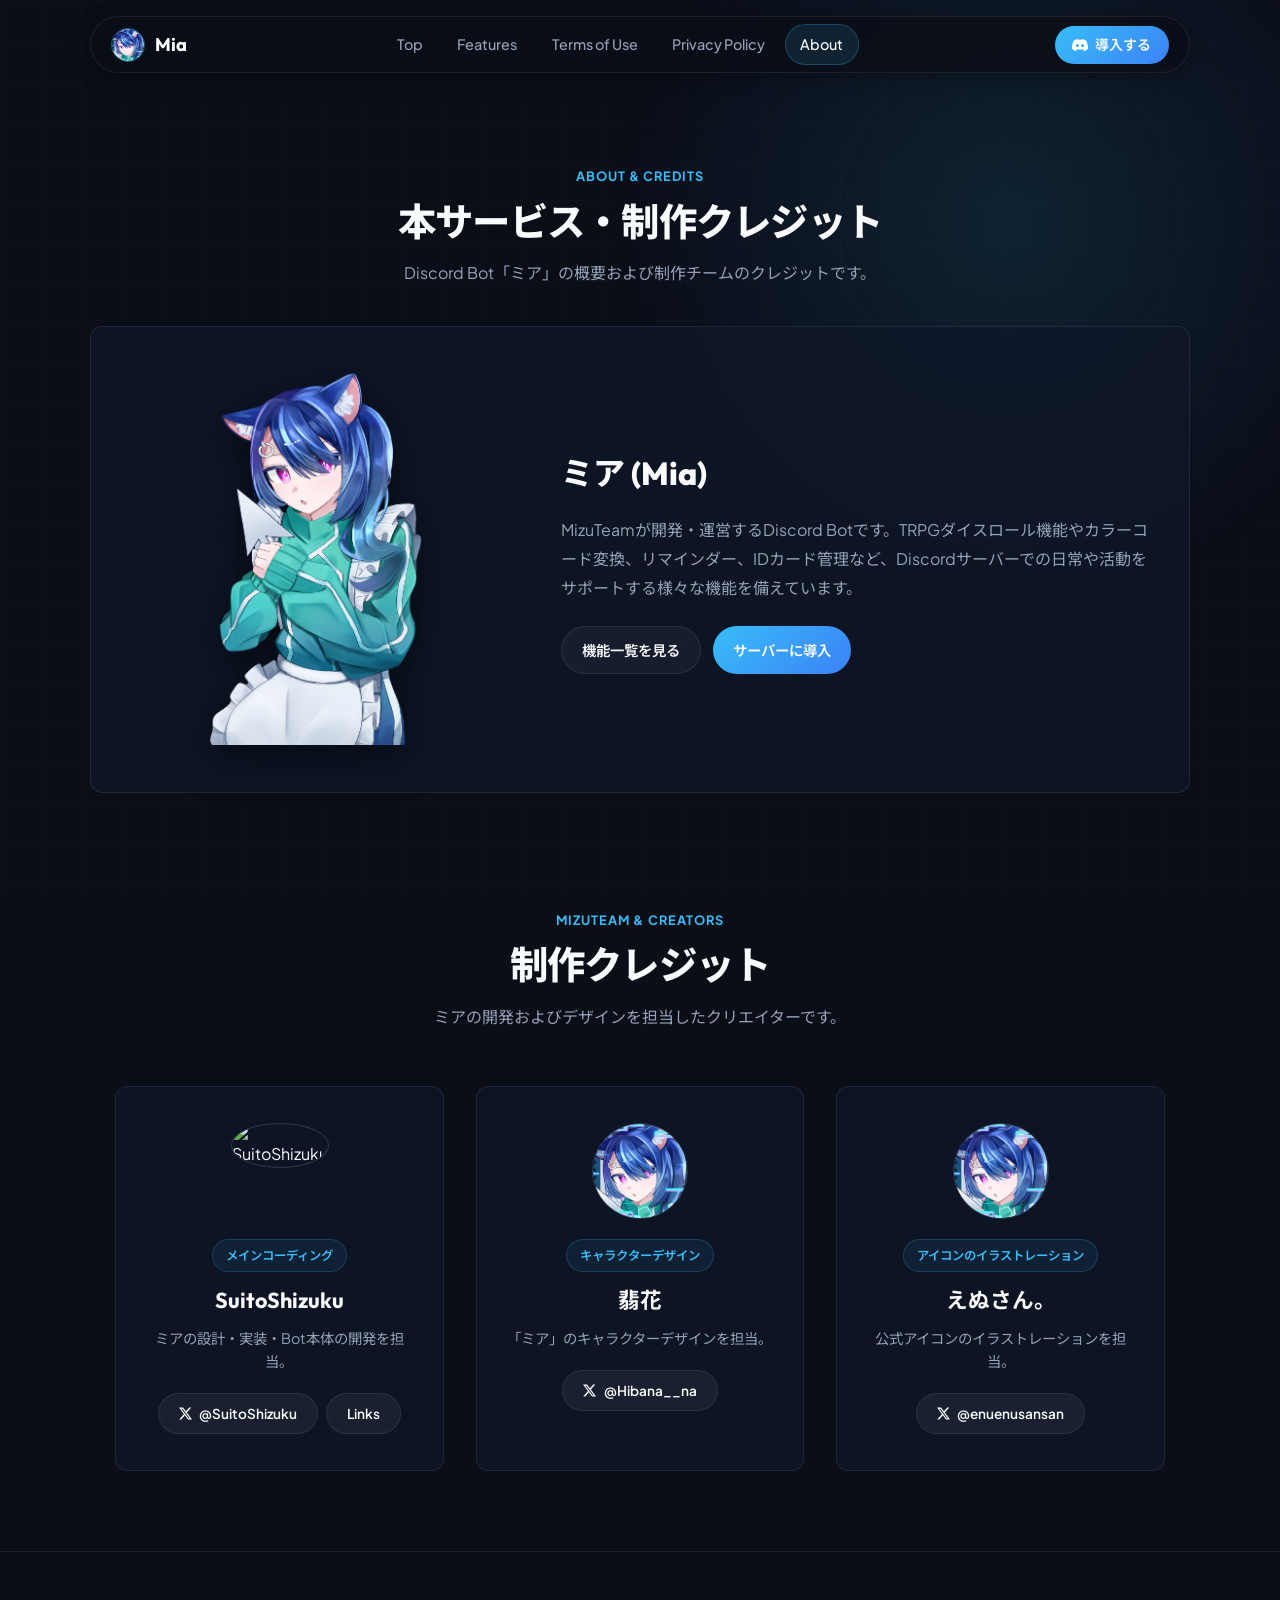
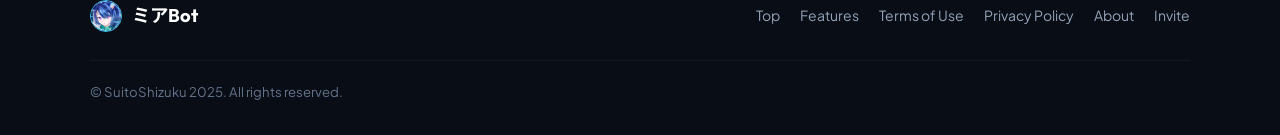
==== about.html @ dd0042a0 "v1.2" ====
<!DOCTYPE html>
<html lang="ja">
<!-- EDIT: Mia Official Site - About & Credits -->
<head>
    <meta charset="UTF-8">
    <meta name="viewport" content="width=device-width, initial-scale=1.0, user-scalable=no">
    <link rel="icon" href="assets/mia_icon.png" type="image/png">
    <title>ミア - 本サービスと制作クレジット</title>
    <meta name="description" content="Discord Bot「ミア」のプロジェクト概要、開発理念、制作チームおよびクレジット情報をご紹介します。">
    <meta name="author" content="Shizuku">
    <meta name="theme-color" content="#0a0e17">
    <meta http-equiv="Expires" content="0">
    <meta property="og:url" content="https://mia.suitomizu.com/about">
    <meta property="og:type" content="article">
    <meta property="og:title" content="ミアBot - 本サービスと制作クレジット">
    <meta property="og:description" content="Discord Bot「ミア」のプロジェクト概要、開発理念、制作チームおよびクレジット情報をご紹介します。">
    <meta property="og:site_name" content="Mia">
    <meta property="og:image" content="https://mia.suitomizu.com/assets/mia_icon.png">
    <meta property="og:image:width" content="512">
    <meta property="og:image:height" content="512">
    <meta name="twitter:card" content="summary">

    <!-- ADD: Discord Component Embed (PR #8606対応) -->
    <script id="discord:component-embed" type="application/json">
    {
      "component": {
        "type": 17,
        "accent_color": 1295639,
        "components": [
          {
            "type": 9,
            "components": [
              {
                "type": 10,
                "content": "# **[ミアBot - 制作クレジット](https://mia.suitomizu.com/about)**\nコード・設計 / SuitoShizuku\nキャラクターデザイン / 翡花\nアイコンイラスト / えぬさん。"
              }
            ],
            "accessory": {
              "type": 11,
              "media": { "url": "https://mia.suitomizu.com/assets/mia_icon.png" }
            }
          }
        ]
      }
    }
    </script>

    <!-- ADD: Google Fonts -->
    <link rel="preconnect" href="https://fonts.googleapis.com">
    <link rel="preconnect" href="https://fonts.gstatic.com" crossorigin>
    <link href="https://fonts.googleapis.com/css2?family=JetBrains+Mono:wght@400;600&family=Noto+Sans+JP:wght@400;500;700;800&family=Outfit:wght@600;700;800;900&family=Plus+Jakarta+Sans:wght@400;500;600;700&display=swap" rel="stylesheet">

    <!-- ADD: Stylesheet -->
    <link rel="stylesheet" href="style.css">
</head>

<body>
    <!-- ADD: Subtle Ambient Background -->
    <div class="ambient-bg">
        <div class="ambient-gradient"></div>
        <div class="grid-overlay"></div>
    </div>

    <!-- EDIT: Navigation Header -->
    <header class="header">
        <div class="header-container">
            <a href="./" class="nav-brand">
                <img src="assets/mia_icon.png" alt="ミア" class="nav-brand-icon">
                <span class="nav-brand-title">Mia</span>
            </a>
            <nav class="header-content">
                <a href="./" class="nav-link">Top</a>
                <a href="./features" class="nav-link">Features</a>
                <a href="./terms_of_use" class="nav-link">Terms of Use</a>
                <a href="./privacy_policy" class="nav-link">Privacy Policy</a>
                <a href="./about" class="nav-link active">About</a>
            </nav>
            <a href="https://mia.suitomizu.com/invite" target="_blank" rel="noopener noreferrer" class="nav-cta-btn">
                <svg xmlns="http://www.w3.org/2000/svg" fill="currentColor" viewBox="0 0 16 16">
                    <path d="M13.545 2.907a13.2 13.2 0 0 0-3.257-1.011.05.05 0 0 0-.052.025c-.141.25-.297.577-.406.833a12.2 12.2 0 0 0-3.658 0 8 8 0 0 0-.412-.833.05.05 0 0 0-.052-.025c-1.125.194-2.22.534-3.257 1.011a.04.04 0 0 0-.021.018C.356 6.024-.213 9.047.066 12.032q.003.022.021.037a13.3 13.3 0 0 0 3.995 2.02.05.05 0 0 0 .056-.019q.463-.63.818-1.329a.05.05 0 0 0-.01-.059l-.018-.011a9 9 0 0 1-1.248-.595.05.05 0 0 1-.02-.066l.015-.019q.127-.095.248-.195a.05.05 0 0 1 .051-.007c2.619 1.196 5.454 1.196 8.041 0a.05.05 0 0 1 .053.007q.121.1.248.195a.05.05 0 0 1-.004.085 8 8 0 0 1-1.249.594.05.05 0 0 0-.03.03.05.05 0 0 0 .003.041c.24.465.515.909.817 1.329a.05.05 0 0 0 .056.019 13.2 13.2 0 0 0 4.001-2.02.05.05 0 0 0 .021-.037c.334-3.451-.559-6.449-2.366-9.106a.03.03 0 0 0-.02-.019m-8.198 7.307c-.789 0-1.438-.724-1.438-1.612s.637-1.613 1.438-1.613c.807 0 1.45.73 1.438 1.613 0 .888-.637 1.612-1.438 1.612m5.316 0c-.788 0-1.438-.724-1.438-1.612s.637-1.613 1.438-1.613c.807 0 1.451.73 1.438 1.613 0 .888-.631 1.612-1.438 1.612" />
                </svg>
                <span>導入する</span>
            </a>
        </div>
    </header>

    <main>
        <!-- EDIT: Header Banner -->
        <section class="about-hero">
            <div class="section-container">
                <span class="section-tag">About &amp; Credits</span>
                <h1 class="section-title">本サービス・制作クレジット</h1>
                <p class="section-desc">Discord Bot「ミア」の概要および制作チームのクレジットです。</p>
            </div>
        </section>

        <!-- EDIT: Visual & Service Summary -->
        <section class="section" style="padding-top: 0; padding-bottom: 2rem;">
            <div class="section-container">
                <div style="background: var(--bg-card); border: 1px solid var(--border-subtle); border-radius: var(--radius-md); padding: 2.5rem 2rem; display: grid; grid-template-columns: 0.8fr 1.2fr; gap: 2.5rem; align-items: center;">
                    <div style="text-align: center;">
                        <img src="assets/mia.png" alt="ミア" style="max-width: 280px; width: 100%; height: auto; filter: drop-shadow(0 10px 20px rgba(0, 0, 0, 0.5));">
                    </div>
                    <div>
                        <h2 style="font-family: var(--font-heading); font-size: 2rem; font-weight: 800; margin-bottom: 1rem;">ミア (Mia)</h2>
                        <p style="color: var(--text-secondary); margin-bottom: 1.5rem; line-height: 1.8;">
                            MizuTeamが開発・運営するDiscord Botです。TRPGダイスロール機能やカラーコード変換、リマインダー、IDカード管理など、Discordサーバーでの日常や活動をサポートする様々な機能を備えています。
                        </p>
                        <div style="display: flex; gap: 0.75rem; flex-wrap: wrap;">
                            <a href="./features" class="btn-secondary" style="padding: 0.65rem 1.25rem; font-size: 0.9rem;">機能一覧を見る</a>
                            <a href="https://mia.suitomizu.com/invite" target="_blank" rel="noopener noreferrer" class="btn-primary" style="padding: 0.65rem 1.25rem; font-size: 0.9rem;">サーバーに導入</a>
                        </div>
                    </div>
                </div>
            </div>
        </section>

        <!-- EDIT: Team & Credits Section -->
        <section class="section" id="credits">
            <div class="section-container">
                <div class="section-header">
                    <span class="section-tag">MizuTeam &amp; Creators</span>
                    <h2 class="section-title">制作クレジット</h2>
                    <p class="section-desc">ミアの開発およびデザインを担当したクリエイターです。</p>
                </div>

                <div class="about-members-grid">
                    <!-- EDIT: SuitoShizuku (メインコーディング) -->
                    <div class="member-card">
                        <div class="member-avatar-wrapper">
                            <img src="https://unavatar.io/x/SuitoShizuku" 
                                 alt="SuitoShizuku" 
                                 class="member-avatar"
                                 loading="lazy"
                                 onerror="this.onerror=null; this.src='https://links.suitomizu.com/icon/256.png';">
                        </div>
                        <span class="member-role-tag">メインコーディング</span>
                        <h3 class="member-name">SuitoShizuku</h3>
                        <p class="member-bio">ミアの設計・実装・Bot本体の開発を担当。</p>
                        <div style="display: flex; gap: 0.5rem; flex-wrap: wrap; justify-content: center;">
                            <a href="https://x.com/SuitoShizuku" target="_blank" rel="noopener noreferrer" class="member-btn">
                                <svg xmlns="http://www.w3.org/2000/svg" width="13" height="13" fill="currentColor" viewBox="0 0 16 16">
                                    <path d="M12.6.75h2.454l-5.36 6.142L16 15.25h-4.937l-3.867-5.07-4.425 5.07H.316l5.733-6.57L0 .75h5.063l3.495 4.633L12.601.75Zm-.86 13.028h1.36L4.323 2.145H2.865z"/>
                                </svg>
                                <span>@SuitoShizuku</span>
                            </a>
                            <a href="https://links.suitomizu.com" target="_blank" rel="noopener noreferrer" class="member-btn">
                                <span>Links</span>
                            </a>
                        </div>
                    </div>

                    <!-- EDIT: 翡花 (キャラクターデザイン) -->
                    <div class="member-card">
                        <div class="member-avatar-wrapper">
                            <img src="https://unavatar.io/x/Hibana__na" 
                                 alt="翡花" 
                                 class="member-avatar"
                                 loading="lazy"
                                 onerror="this.onerror=null; this.src='assets/mia_icon.png';">
                        </div>
                        <span class="member-role-tag">キャラクターデザイン</span>
                        <h3 class="member-name">翡花</h3>
                        <p class="member-bio">「ミア」のキャラクターデザインを担当。</p>
                        <a href="https://x.com/Hibana__na" target="_blank" rel="noopener noreferrer" class="member-btn">
                            <svg xmlns="http://www.w3.org/2000/svg" width="13" height="13" fill="currentColor" viewBox="0 0 16 16">
                                <path d="M12.6.75h2.454l-5.36 6.142L16 15.25h-4.937l-3.867-5.07-4.425 5.07H.316l5.733-6.57L0 .75h5.063l3.495 4.633L12.601.75Zm-.86 13.028h1.36L4.323 2.145H2.865z"/>
                            </svg>
                            <span>@Hibana__na</span>
                        </a>
                    </div>

                    <!-- EDIT: えぬさん。 (アイコンのイラストレーション) -->
                    <div class="member-card">
                        <div class="member-avatar-wrapper">
                            <img src="https://unavatar.io/x/enuenusansan" 
                                 alt="えぬさん。" 
                                 class="member-avatar"
                                 loading="lazy"
                                 onerror="this.onerror=null; this.src='assets/mia_icon.png';">
                        </div>
                        <span class="member-role-tag">アイコンのイラストレーション</span>
                        <h3 class="member-name">えぬさん。</h3>
                        <p class="member-bio">公式アイコンのイラストレーションを担当。</p>
                        <a href="https://x.com/enuenusansan" target="_blank" rel="noopener noreferrer" class="member-btn">
                            <svg xmlns="http://www.w3.org/2000/svg" width="13" height="13" fill="currentColor" viewBox="0 0 16 16">
                                <path d="M12.6.75h2.454l-5.36 6.142L16 15.25h-4.937l-3.867-5.07-4.425 5.07H.316l5.733-6.57L0 .75h5.063l3.495 4.633L12.601.75Zm-.86 13.028h1.36L4.323 2.145H2.865z"/>
                            </svg>
                            <span>@enuenusansan</span>
                        </a>
                    </div>
                </div>
            </div>
        </section>
    </main>

    <!-- EDIT: Footer Navigation -->
    <footer class="footer">
        <div class="footer-container">
            <div class="footer-top">
                <a href="./" class="footer-brand">
                    <img src="assets/mia_icon.png" alt="ミア" style="width: 32px; height: 32px; border-radius: 50%; border: 1px solid var(--accent-cyan);">
                    <span class="footer-brand-title">ミアBot</span>
                </a>
                <div class="footer-links">
                    <a href="./" class="footer-link">Top</a>
                    <a href="./features" class="footer-link">Features</a>
                    <a href="./terms_of_use" class="footer-link">Terms of Use</a>
                    <a href="./privacy_policy" class="footer-link">Privacy Policy</a>
                    <a href="./about" class="footer-link">About</a>
                    <a href="https://mia.suitomizu.com/invite" target="_blank" rel="noopener noreferrer" class="footer-link">Invite</a>
                </div>
            </div>
            <div class="footer-bottom">
                <span>&copy; SuitoShizuku 2025. All rights reserved.</span>
            </div>
        </div>
    </footer>

    <!-- ADD: Interactive Javascript -->
    <script src="main.js"></script>
</body>
</html>
---- style.css ----
/* EDIT: Global Design System & Variables for Mia Official Site */
:root {
    --bg-primary: #0a0e17;
    --bg-secondary: #0f172a;
    --bg-card: rgba(15, 23, 42, 0.75);
    --bg-card-hover: rgba(22, 34, 60, 0.85);
    --bg-glass: rgba(255, 255, 255, 0.03);

    --border-subtle: rgba(255, 255, 255, 0.08);
    --border-hover: rgba(56, 189, 248, 0.35);

    --text-primary: #f8fafc;
    --text-secondary: #94a3b8;
    --text-muted: #64748b;
    --text-accent: #38bdf8;

    --accent-cyan: #38bdf8;
    --accent-blue: #3b82f6;
    --accent-emerald: #10b981;

    --gradient-brand: linear-gradient(135deg, #38bdf8 0%, #3b82f6 100%);
    --gradient-card: linear-gradient(180deg, rgba(255, 255, 255, 0.04) 0%, rgba(255, 255, 255, 0.01) 100%);

    --shadow-sm: 0 2px 8px rgba(0, 0, 0, 0.25);
    --shadow-md: 0 8px 24px -6px rgba(0, 0, 0, 0.45);
    --shadow-lg: 0 16px 40px -10px rgba(0, 0, 0, 0.6);

    --font-sans: 'Plus Jakarta Sans', 'Noto Sans JP', -apple-system, BlinkMacSystemFont, 'Segoe UI', Roboto, sans-serif;
    --font-heading: 'Outfit', 'Noto Sans JP', sans-serif;
    --font-mono: 'JetBrains Mono', monospace;

    --radius-sm: 6px;
    --radius-md: 12px;
    --radius-lg: 18px;
    --radius-full: 9999px;

    --transition-fast: 0.18s ease;
    --transition-normal: 0.25s ease;
}

/* ADD: Reset & Global Styles */
*, *::before, *::after {
    box-sizing: border-box;
    margin: 0;
    padding: 0;
}

html {
    scroll-behavior: smooth;
    font-size: 16px;
    background-color: var(--bg-primary);
}

body {
    background-color: var(--bg-primary);
    color: var(--text-primary);
    font-family: var(--font-sans);
    line-height: 1.7;
    overflow-x: hidden;
    position: relative;
    min-height: 100vh;
    display: flex;
    flex-direction: column;
    -webkit-font-smoothing: antialiased;
    -moz-osx-font-smoothing: grayscale;
}

/* ADD: Subtle Ambient Background */
.ambient-bg {
    position: fixed;
    top: 0;
    left: 0;
    width: 100vw;
    height: 100vh;
    pointer-events: none;
    z-index: 0;
    overflow: hidden;
}

.ambient-gradient {
    position: absolute;
    top: -20%;
    right: -10%;
    width: 800px;
    height: 800px;
    background: radial-gradient(circle, rgba(56, 189, 248, 0.12) 0%, rgba(59, 130, 246, 0.04) 50%, transparent 70%);
    border-radius: 50%;
}

.grid-overlay {
    position: fixed;
    top: 0;
    left: 0;
    width: 100%;
    height: 100%;
    background-image: 
        linear-gradient(rgba(255, 255, 255, 0.015) 1px, transparent 1px),
        linear-gradient(90deg, rgba(255, 255, 255, 0.015) 1px, transparent 1px);
    background-size: 40px 40px;
    z-index: 0;
    pointer-events: none;
}

/* EDIT: Navigation Header */
.header {
    position: sticky;
    top: 0;
    width: 100%;
    z-index: 100;
    padding: 1rem 1.5rem;
    display: flex;
    justify-content: center;
    transition: var(--transition-normal);
}

.header.scrolled {
    padding: 0.65rem 1.5rem;
}

.header-container {
    max-width: 1100px;
    width: 100%;
    display: flex;
    align-items: center;
    justify-content: space-between;
    background: rgba(10, 14, 23, 0.82);
    backdrop-filter: blur(16px);
    -webkit-backdrop-filter: blur(16px);
    border: 1px solid var(--border-subtle);
    border-radius: var(--radius-full);
    padding: 0.45rem 1.25rem;
    box-shadow: 0 4px 20px rgba(0, 0, 0, 0.3);
    transition: var(--transition-normal);
}

.header.scrolled .header-container {
    background: rgba(10, 14, 23, 0.94);
    border-color: rgba(255, 255, 255, 0.12);
    box-shadow: 0 8px 30px rgba(0, 0, 0, 0.5);
}

.nav-brand {
    display: flex;
    align-items: center;
    gap: 0.65rem;
    text-decoration: none;
    color: var(--text-primary);
}

.nav-brand-icon {
    width: 34px;
    height: 34px;
    border-radius: 50%;
    object-fit: cover;
    border: 1px solid rgba(56, 189, 248, 0.4);
}

.nav-brand-title {
    font-family: var(--font-heading);
    font-weight: 700;
    font-size: 1.15rem;
    letter-spacing: -0.01em;
    color: #ffffff;
}

.header-content {
    display: flex;
    align-items: center;
    gap: 0.35rem;
}

.nav-link {
    text-decoration: none;
    color: var(--text-secondary);
    font-size: 0.9rem;
    font-weight: 500;
    padding: 0.45rem 0.9rem;
    border-radius: var(--radius-full);
    transition: var(--transition-fast);
}

.nav-link:hover {
    color: var(--text-primary);
    background: rgba(255, 255, 255, 0.05);
}

.nav-link.active {
    color: #ffffff;
    background: rgba(56, 189, 248, 0.12);
    border: 1px solid rgba(56, 189, 248, 0.25);
}

.nav-cta-btn {
    display: inline-flex;
    align-items: center;
    gap: 0.45rem;
    padding: 0.45rem 1.1rem;
    font-size: 0.875rem;
    font-weight: 600;
    color: #ffffff;
    background: var(--gradient-brand);
    border-radius: var(--radius-full);
    text-decoration: none;
    transition: var(--transition-fast);
}

.nav-cta-btn:hover {
    opacity: 0.92;
    transform: translateY(-1px);
}

.nav-cta-btn svg {
    width: 16px;
    height: 16px;
}

/* ADD: Main Content Wrapper */
main {
    position: relative;
    z-index: 1;
    flex: 1;
}

/* EDIT: Hero Section */
.hero-section {
    min-height: calc(88vh - 80px);
    display: flex;
    align-items: center;
    justify-content: center;
    padding: 3.5rem 1.5rem 5rem;
    position: relative;
}

.hero-container {
    max-width: 1140px;
    width: 100%;
    margin: 0 auto;
    display: grid;
    grid-template-columns: 1.1fr 0.9fr;
    gap: 3.5rem;
    align-items: center;
}

.hero-badge {
    display: inline-flex;
    align-items: center;
    gap: 0.5rem;
    padding: 0.35rem 0.85rem;
    background: rgba(56, 189, 248, 0.08);
    border: 1px solid rgba(56, 189, 248, 0.2);
    border-radius: var(--radius-full);
    font-size: 0.825rem;
    font-weight: 600;
    color: var(--accent-cyan);
    margin-bottom: 1.25rem;
}

.badge-pulse {
    width: 7px;
    height: 7px;
    border-radius: 50%;
    background-color: var(--accent-cyan);
}

.hero-title {
    font-family: var(--font-heading);
    font-size: clamp(2.5rem, 4.5vw, 4rem);
    font-weight: 800;
    line-height: 1.15;
    letter-spacing: -0.025em;
    margin-bottom: 1.25rem;
}

.hero-title .gradient-text {
    background: var(--gradient-brand);
    -webkit-background-clip: text;
    -webkit-text-fill-color: transparent;
    display: inline-block;
}

.hero-subtitle {
    font-size: 1.075rem;
    color: var(--text-secondary);
    line-height: 1.8;
    margin-bottom: 2.25rem;
    max-width: 540px;
}

.hero-actions {
    display: flex;
    flex-wrap: wrap;
    gap: 1rem;
    align-items: center;
}

.btn-primary {
    display: inline-flex;
    align-items: center;
    justify-content: center;
    gap: 0.65rem;
    padding: 0.85rem 1.75rem;
    font-size: 0.975rem;
    font-weight: 600;
    color: #ffffff;
    background: var(--gradient-brand);
    border: none;
    border-radius: var(--radius-full);
    cursor: pointer;
    text-decoration: none;
    transition: var(--transition-fast);
}

.btn-primary:hover {
    transform: translateY(-2px);
    box-shadow: 0 8px 20px rgba(56, 189, 248, 0.3);
}

.btn-secondary {
    display: inline-flex;
    align-items: center;
    justify-content: center;
    gap: 0.5rem;
    padding: 0.85rem 1.6rem;
    font-size: 0.975rem;
    font-weight: 600;
    color: var(--text-primary);
    background: rgba(255, 255, 255, 0.04);
    border: 1px solid var(--border-subtle);
    border-radius: var(--radius-full);
    cursor: pointer;
    text-decoration: none;
    transition: var(--transition-fast);
}

.btn-secondary:hover {
    background: rgba(255, 255, 255, 0.08);
    border-color: rgba(255, 255, 255, 0.2);
    transform: translateY(-2px);
}

/* EDIT: Hero Visual */
.hero-visual {
    display: flex;
    justify-content: center;
    align-items: center;
}

.hero-visual-card {
    position: relative;
    width: 100%;
    max-width: 400px;
    border-radius: var(--radius-lg);
    background: var(--gradient-card);
    border: 1px solid var(--border-subtle);
    padding: 2rem 1.5rem 1rem;
    display: flex;
    flex-direction: column;
    align-items: center;
    box-shadow: var(--shadow-md);
}

.hero-character-img {
    width: 100%;
    max-width: 340px;
    height: auto;
    object-fit: contain;
    filter: drop-shadow(0 12px 24px rgba(0, 0, 0, 0.5));
}

/* EDIT: Section Layouts */
.section {
    padding: 5rem 1.5rem;
    position: relative;
    z-index: 1;
}

.section-container {
    max-width: 1100px;
    margin: 0 auto;
}

.section-header {
    text-align: center;
    max-width: 680px;
    margin: 0 auto 3.5rem;
}

.section-tag {
    display: inline-block;
    font-size: 0.8rem;
    font-weight: 700;
    letter-spacing: 0.08em;
    text-transform: uppercase;
    color: var(--accent-cyan);
    margin-bottom: 0.6rem;
}

.section-title {
    font-family: var(--font-heading);
    font-size: clamp(1.85rem, 3vw, 2.5rem);
    font-weight: 800;
    letter-spacing: -0.02em;
    line-height: 1.25;
    margin-bottom: 0.85rem;
}

.section-desc {
    color: var(--text-secondary);
    font-size: 1rem;
    line-height: 1.7;
}

/* EDIT: Feature Cards Grid */
.features-grid {
    display: grid;
    grid-template-columns: repeat(auto-fit, minmax(310px, 1fr));
    gap: 1.75rem;
}

.feature-card {
    background: var(--bg-card);
    border: 1px solid var(--border-subtle);
    border-radius: var(--radius-md);
    padding: 2rem 1.75rem;
    transition: var(--transition-fast);
}

.feature-card:hover {
    border-color: var(--border-hover);
    transform: translateY(-3px);
    box-shadow: var(--shadow-md);
}

.feature-icon-wrapper {
    width: 48px;
    height: 48px;
    border-radius: 10px;
    background: rgba(56, 189, 248, 0.1);
    border: 1px solid rgba(56, 189, 248, 0.2);
    display: flex;
    align-items: center;
    justify-content: center;
    margin-bottom: 1.25rem;
    color: var(--accent-cyan);
}

.feature-title {
    font-family: var(--font-heading);
    font-size: 1.2rem;
    font-weight: 700;
    margin-bottom: 0.65rem;
    color: var(--text-primary);
}

.feature-desc {
    color: var(--text-secondary);
    font-size: 0.925rem;
    line-height: 1.65;
}

/* EDIT: Discord Preview */
.preview-showcase {
    background: #1e1f22;
    border: 1px solid rgba(255, 255, 255, 0.08);
    border-radius: var(--radius-md);
    overflow: hidden;
    box-shadow: var(--shadow-lg);
    max-width: 820px;
    margin: 0 auto;
}

.discord-window-header {
    background: #1e1f22;
    padding: 0.75rem 1.25rem;
    display: flex;
    align-items: center;
    justify-content: space-between;
    border-bottom: 1px solid rgba(255, 255, 255, 0.06);
}

.window-dots {
    display: flex;
    gap: 0.4rem;
}

.window-dot {
    width: 10px;
    height: 10px;
    border-radius: 50%;
}

.dot-red { background: #ff5f56; }
.dot-yellow { background: #ffbd2e; }
.dot-green { background: #27c93f; }

.channel-tag {
    color: #949ba4;
    font-size: 0.85rem;
    font-weight: 600;
    display: flex;
    align-items: center;
    gap: 0.4rem;
}

.discord-body {
    background: #313338;
    padding: 1.75rem 1.5rem;
    display: flex;
    flex-direction: column;
    gap: 1.25rem;
}

.discord-message {
    display: flex;
    gap: 1rem;
    align-items: flex-start;
}

.discord-avatar {
    width: 40px;
    height: 40px;
    border-radius: 50%;
    object-fit: cover;
    flex-shrink: 0;
}

.message-content {
    flex: 1;
}

.message-header {
    display: flex;
    align-items: center;
    gap: 0.5rem;
    margin-bottom: 0.25rem;
}

.message-author {
    font-weight: 600;
    font-size: 0.95rem;
    color: #f2f3f5;
}

.bot-tag {
    background: #5865f2;
    color: #ffffff;
    font-size: 0.625rem;
    font-weight: 700;
    padding: 0.08rem 0.35rem;
    border-radius: 3px;
    text-transform: uppercase;
}

.message-timestamp {
    color: #949ba4;
    font-size: 0.725rem;
}

.message-text {
    color: #dbdee1;
    font-size: 0.925rem;
    line-height: 1.5;
}

.discord-embed {
    background: #2b2d31;
    border-left: 4px solid var(--accent-cyan);
    border-radius: 4px;
    padding: 1rem 1.25rem;
    margin-top: 0.65rem;
    max-width: 500px;
}

.embed-title {
    font-weight: 700;
    font-size: 0.95rem;
    color: #ffffff;
    margin-bottom: 0.45rem;
}

.embed-description {
    color: #dbdee1;
    font-size: 0.85rem;
    line-height: 1.5;
    margin-bottom: 0.75rem;
}

.embed-field {
    background: rgba(0, 0, 0, 0.2);
    border-radius: 4px;
    padding: 0.5rem 0.75rem;
    margin-bottom: 0.45rem;
    font-size: 0.8rem;
}

.embed-field-label {
    color: #949ba4;
    display: block;
    margin-bottom: 0.2rem;
}

.embed-field-value {
    color: var(--accent-cyan);
    font-family: var(--font-mono);
}

/* ADD: Command Feature Table & Cards */
.command-category {
    margin-bottom: 3.5rem;
}

.category-title {
    font-family: var(--font-heading);
    font-size: 1.5rem;
    font-weight: 700;
    margin-bottom: 1.25rem;
    display: flex;
    align-items: center;
    gap: 0.75rem;
    border-bottom: 1px solid var(--border-subtle);
    padding-bottom: 0.75rem;
}

.category-badge {
    font-size: 0.75rem;
    font-family: var(--font-mono);
    padding: 0.2rem 0.6rem;
    border-radius: var(--radius-full);
    background: rgba(56, 189, 248, 0.1);
    color: var(--accent-cyan);
    border: 1px solid rgba(56, 189, 248, 0.2);
}

.command-card {
    background: var(--bg-card);
    border: 1px solid var(--border-subtle);
    border-radius: var(--radius-md);
    padding: 1.5rem 1.75rem;
    margin-bottom: 1.25rem;
    transition: var(--transition-fast);
}

.command-card:hover {
    border-color: var(--border-hover);
}

.command-header {
    display: flex;
    align-items: center;
    justify-content: space-between;
    flex-wrap: wrap;
    gap: 0.75rem;
    margin-bottom: 0.75rem;
}

.command-name {
    font-family: var(--font-mono);
    font-size: 1.15rem;
    font-weight: 700;
    color: var(--accent-cyan);
}

.command-summary {
    color: var(--text-primary);
    font-size: 0.95rem;
    margin-bottom: 1rem;
}

.subcommand-list {
    display: flex;
    flex-direction: column;
    gap: 0.65rem;
    margin-top: 0.75rem;
    padding-top: 0.75rem;
    border-top: 1px solid rgba(255, 255, 255, 0.05);
}

.subcommand-item {
    background: rgba(0, 0, 0, 0.25);
    padding: 0.75rem 1rem;
    border-radius: var(--radius-sm);
    display: flex;
    flex-direction: column;
    gap: 0.25rem;
}

.subcommand-syntax {
    font-family: var(--font-mono);
    font-size: 0.875rem;
    color: #e2e8f0;
}

.subcommand-desc {
    font-size: 0.825rem;
    color: var(--text-secondary);
}

.param-tag {
    display: inline-block;
    color: #38bdf8;
    background: rgba(56, 189, 248, 0.1);
    padding: 0.1rem 0.4rem;
    border-radius: 4px;
    font-family: var(--font-mono);
    font-size: 0.8rem;
    margin-right: 0.4rem;
}

/* EDIT: Steps Guide */
.steps-grid {
    display: grid;
    grid-template-columns: repeat(auto-fit, minmax(280px, 1fr));
    gap: 1.75rem;
}

.step-card {
    background: var(--bg-card);
    border: 1px solid var(--border-subtle);
    border-radius: var(--radius-md);
    padding: 2rem 1.75rem;
    position: relative;
}

.step-number {
    position: absolute;
    top: 1.25rem;
    right: 1.25rem;
    font-family: var(--font-mono);
    font-size: 2rem;
    font-weight: 800;
    color: rgba(255, 255, 255, 0.06);
}

.step-title {
    font-family: var(--font-heading);
    font-size: 1.15rem;
    font-weight: 700;
    margin-bottom: 0.65rem;
}

.step-desc {
    color: var(--text-secondary);
    font-size: 0.925rem;
}

/* EDIT: Call To Action Banner */
.cta-banner {
    background: var(--bg-secondary);
    border: 1px solid rgba(56, 189, 248, 0.2);
    border-radius: var(--radius-lg);
    padding: 3.5rem 2rem;
    text-align: center;
    box-shadow: var(--shadow-md);
}

.cta-title {
    font-family: var(--font-heading);
    font-size: clamp(1.85rem, 3vw, 2.35rem);
    font-weight: 800;
    margin-bottom: 0.85rem;
}

.cta-desc {
    color: var(--text-secondary);
    font-size: 1.025rem;
    max-width: 520px;
    margin: 0 auto 2rem;
}

/* EDIT: About Page Members & Credits */
.about-hero {
    padding: 4.5rem 1.5rem 2.5rem;
    text-align: center;
}

.about-members-grid {
    display: grid;
    grid-template-columns: repeat(auto-fit, minmax(300px, 1fr));
    gap: 2rem;
    max-width: 1050px;
    margin: 2.5rem auto 0;
}

.member-card {
    background: var(--bg-card);
    border: 1px solid var(--border-subtle);
    border-radius: var(--radius-md);
    padding: 2.25rem 1.75rem;
    text-align: center;
    display: flex;
    flex-direction: column;
    align-items: center;
    transition: var(--transition-fast);
}

.member-card:hover {
    border-color: var(--border-hover);
    transform: translateY(-3px);
    box-shadow: var(--shadow-md);
}

.member-avatar-wrapper {
    width: 96px;
    height: 96px;
    margin-bottom: 1.25rem;
}

.member-avatar {
    width: 100%;
    height: 100%;
    border-radius: 50%;
    object-fit: cover;
    border: 1.5px solid rgba(255, 255, 255, 0.15);
}

.member-avatar-placeholder {
    width: 100%;
    height: 100%;
    border-radius: 50%;
    background: rgba(56, 189, 248, 0.1);
    border: 1.5px solid rgba(56, 189, 248, 0.3);
    display: flex;
    align-items: center;
    justify-content: center;
    font-family: var(--font-heading);
    font-size: 1.75rem;
    font-weight: 700;
    color: var(--accent-cyan);
}

.member-role-tag {
    display: inline-block;
    padding: 0.3rem 0.8rem;
    background: rgba(56, 189, 248, 0.08);
    border: 1px solid rgba(56, 189, 248, 0.2);
    border-radius: var(--radius-full);
    font-size: 0.775rem;
    font-weight: 600;
    color: var(--accent-cyan);
    margin-bottom: 0.65rem;
}

.member-name {
    font-family: var(--font-heading);
    font-size: 1.35rem;
    font-weight: 700;
    color: var(--text-primary);
    margin-bottom: 0.5rem;
}

.member-bio {
    color: var(--text-secondary);
    font-size: 0.9rem;
    line-height: 1.6;
    margin-bottom: 1.25rem;
}

.member-btn {
    display: inline-flex;
    align-items: center;
    gap: 0.45rem;
    padding: 0.5rem 1.25rem;
    font-size: 0.85rem;
    font-weight: 600;
    color: var(--text-primary);
    background: rgba(255, 255, 255, 0.05);
    border: 1px solid var(--border-subtle);
    border-radius: var(--radius-full);
    text-decoration: none;
    transition: var(--transition-fast);
}

.member-btn:hover {
    background: rgba(255, 255, 255, 0.1);
    border-color: rgba(255, 255, 255, 0.25);
}

/* EDIT: Policy & Terms Reading View (#text-only layout) */
/* 重要: 利用規約とプライバシーポリシーのテキスト構造とタグを完全保持 */
#text-only {
    max-width: 860px;
    margin: 3rem auto 5rem;
    padding: 3rem 2.5rem;
    background: var(--bg-card);
    border: 1px solid var(--border-subtle);
    border-radius: var(--radius-md);
    box-shadow: var(--shadow-md);
}

#text-only h1 {
    font-family: var(--font-heading);
    font-size: clamp(2rem, 3.2vw, 2.5rem);
    font-weight: 800;
    letter-spacing: -0.02em;
    color: #ffffff;
    margin: 0 0 1.25rem 0;
    padding-bottom: 1rem;
    border-bottom: 1px solid rgba(255, 255, 255, 0.08);
}

#text-only h2 {
    font-family: var(--font-heading);
    font-size: 1.3rem;
    font-weight: 700;
    color: var(--accent-cyan);
    margin: 2.5rem 0 0.85rem 0;
    padding-left: 0.65rem;
    border-left: 3px solid var(--accent-cyan);
}

#text-only p {
    color: var(--text-secondary);
    font-size: 1rem;
    line-height: 1.85;
    margin: 0.65rem 0;
}

#text-only a {
    color: var(--accent-cyan);
    text-decoration: underline;
    text-underline-offset: 3px;
}

/* EDIT: Footer */
.footer {
    position: relative;
    z-index: 1;
    margin-top: auto;
    border-top: 1px solid var(--border-subtle);
    background: rgba(10, 14, 23, 0.95);
    padding: 3rem 1.5rem 2rem;
}

.footer-container {
    max-width: 1100px;
    margin: 0 auto;
    display: flex;
    flex-direction: column;
    gap: 1.75rem;
}

.footer-top {
    display: flex;
    justify-content: space-between;
    align-items: center;
    flex-wrap: wrap;
    gap: 1.25rem;
}

.footer-brand {
    display: flex;
    align-items: center;
    gap: 0.65rem;
    text-decoration: none;
    color: #ffffff;
}

.footer-brand-title {
    font-family: var(--font-heading);
    font-size: 1.15rem;
    font-weight: 700;
}

.footer-links {
    display: flex;
    align-items: center;
    gap: 1.25rem;
    flex-wrap: wrap;
}

.footer-link {
    color: var(--text-secondary);
    text-decoration: none;
    font-size: 0.875rem;
    transition: var(--transition-fast);
}

.footer-link:hover {
    color: var(--accent-cyan);
}

.footer-bottom {
    display: flex;
    justify-content: space-between;
    align-items: center;
    flex-wrap: wrap;
    gap: 0.75rem;
    padding-top: 1.25rem;
    border-top: 1px solid rgba(255, 255, 255, 0.05);
    font-size: 0.825rem;
    color: var(--text-muted);
}

/* ADD: Responsive Styles */
@media (max-width: 900px) {
    .hero-container {
        grid-template-columns: 1fr;
        text-align: center;
        gap: 2.5rem;
    }

    .hero-subtitle {
        margin: 0 auto 2rem;
    }

    .hero-actions {
        justify-content: center;
    }

    .hero-visual {
        order: -1;
    }

    .hero-visual-card {
        max-width: 320px;
    }
}

@media (max-width: 640px) {
    .header {
        padding: 0.65rem 0.85rem;
    }

    .header-container {
        padding: 0.4rem 0.85rem;
    }

    .nav-link {
        padding: 0.35rem 0.55rem;
        font-size: 0.8rem;
    }

    .nav-cta-btn span {
        display: none;
    }

    .nav-cta-btn {
        padding: 0.4rem 0.65rem;
    }

    #text-only {
        padding: 2rem 1.25rem;
        margin: 2rem 1rem 3.5rem;
    }

    .features-grid, .steps-grid, .about-members-grid {
        grid-template-columns: 1fr;
    }
}
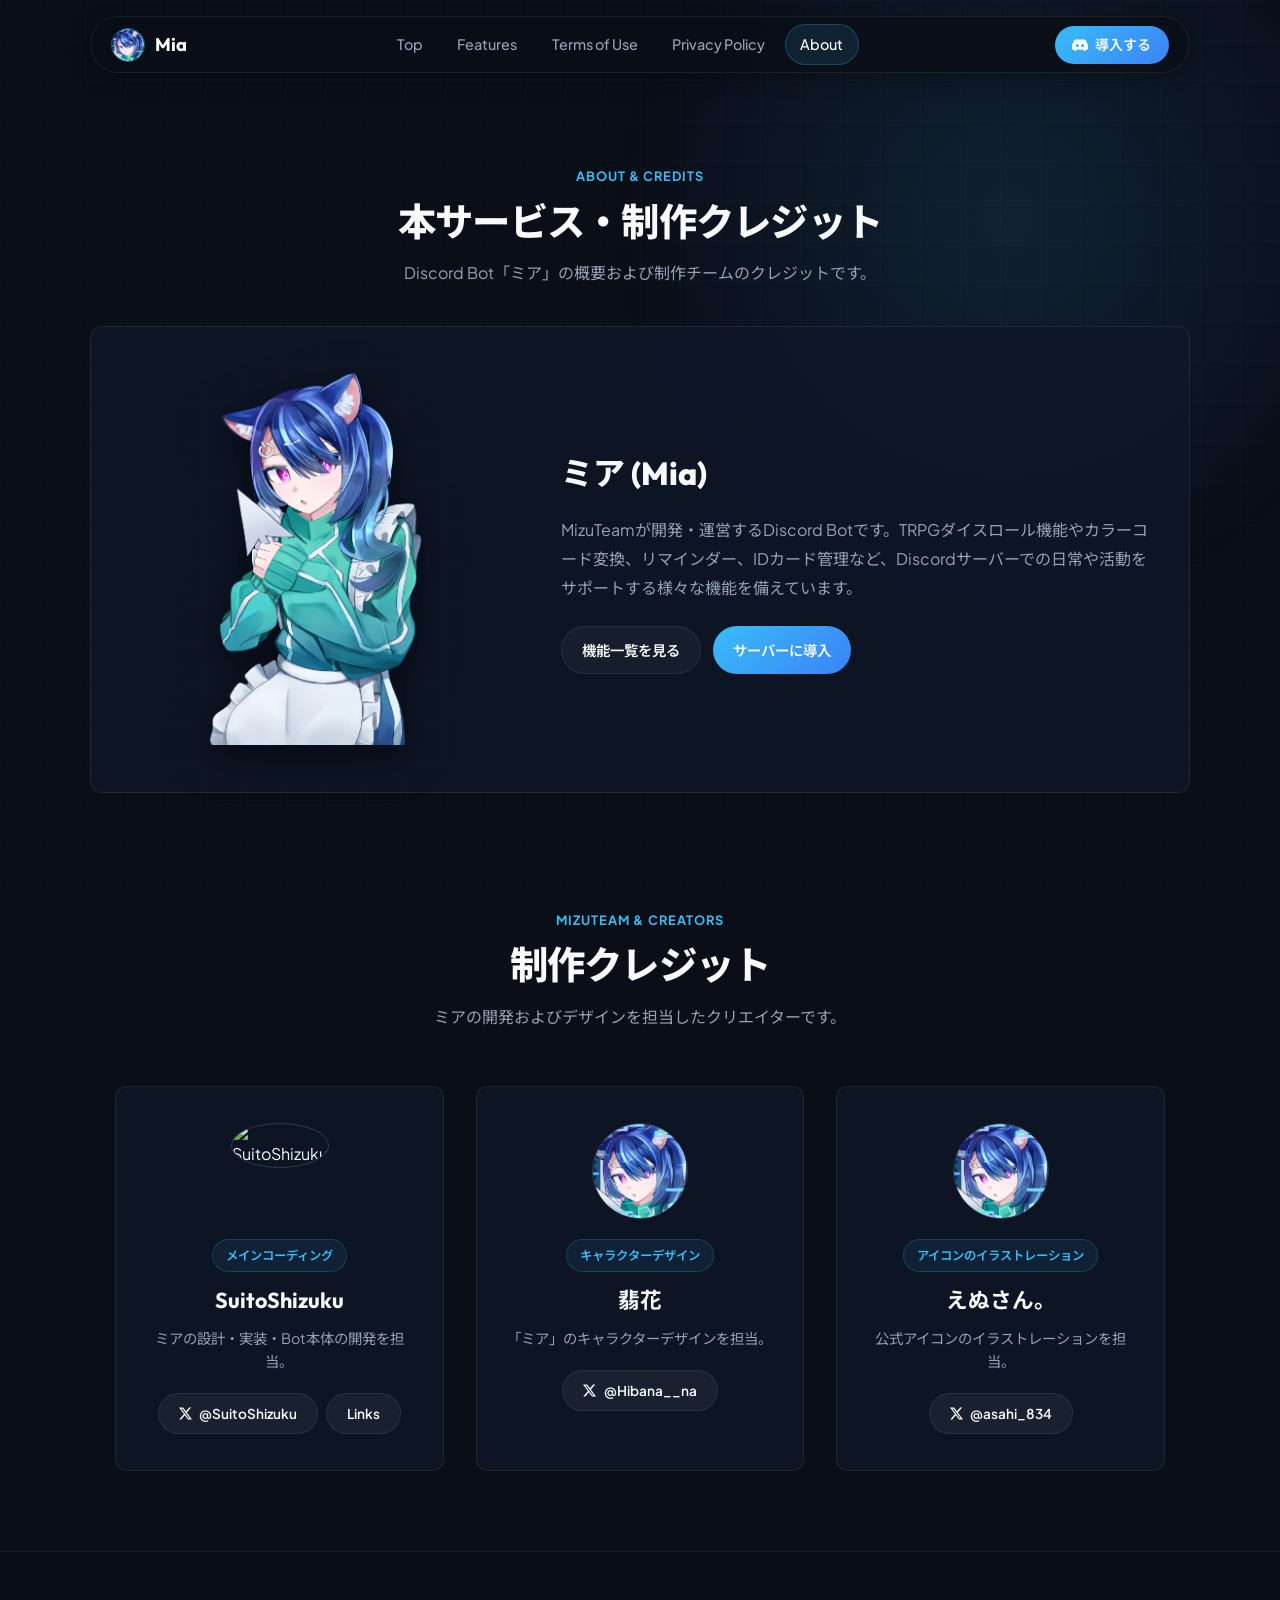
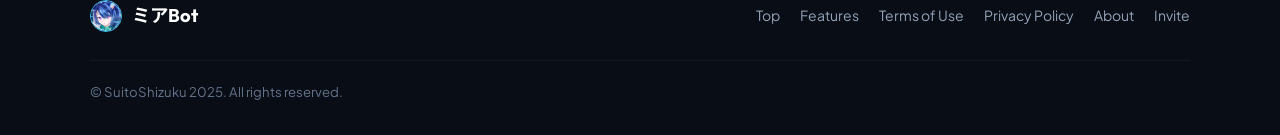
==== commit 8fdbbaa3: "id修正" ====
--- a/about.html
+++ b/about.html
@@ -173,7 +173,7 @@
                     <!-- EDIT: えぬさん。 (アイコンのイラストレーション) -->
                     <div class="member-card">
                         <div class="member-avatar-wrapper">
-                            <img src="https://unavatar.io/x/enuenusansan" 
+                            <img src="https://unavatar.io/x/asahi_834" 
                                  alt="えぬさん。" 
                                  class="member-avatar"
                                  loading="lazy"
@@ -182,11 +182,11 @@
                         <span class="member-role-tag">アイコンのイラストレーション</span>
                         <h3 class="member-name">えぬさん。</h3>
                         <p class="member-bio">公式アイコンのイラストレーションを担当。</p>
-                        <a href="https://x.com/enuenusansan" target="_blank" rel="noopener noreferrer" class="member-btn">
+                        <a href="https://x.com/asahi_834" target="_blank" rel="noopener noreferrer" class="member-btn">
                             <svg xmlns="http://www.w3.org/2000/svg" width="13" height="13" fill="currentColor" viewBox="0 0 16 16">
                                 <path d="M12.6.75h2.454l-5.36 6.142L16 15.25h-4.937l-3.867-5.07-4.425 5.07H.316l5.733-6.57L0 .75h5.063l3.495 4.633L12.601.75Zm-.86 13.028h1.36L4.323 2.145H2.865z"/>
                             </svg>
-                            <span>@enuenusansan</span>
+                            <span>@asahi_834</span>
                         </a>
                     </div>
                 </div>
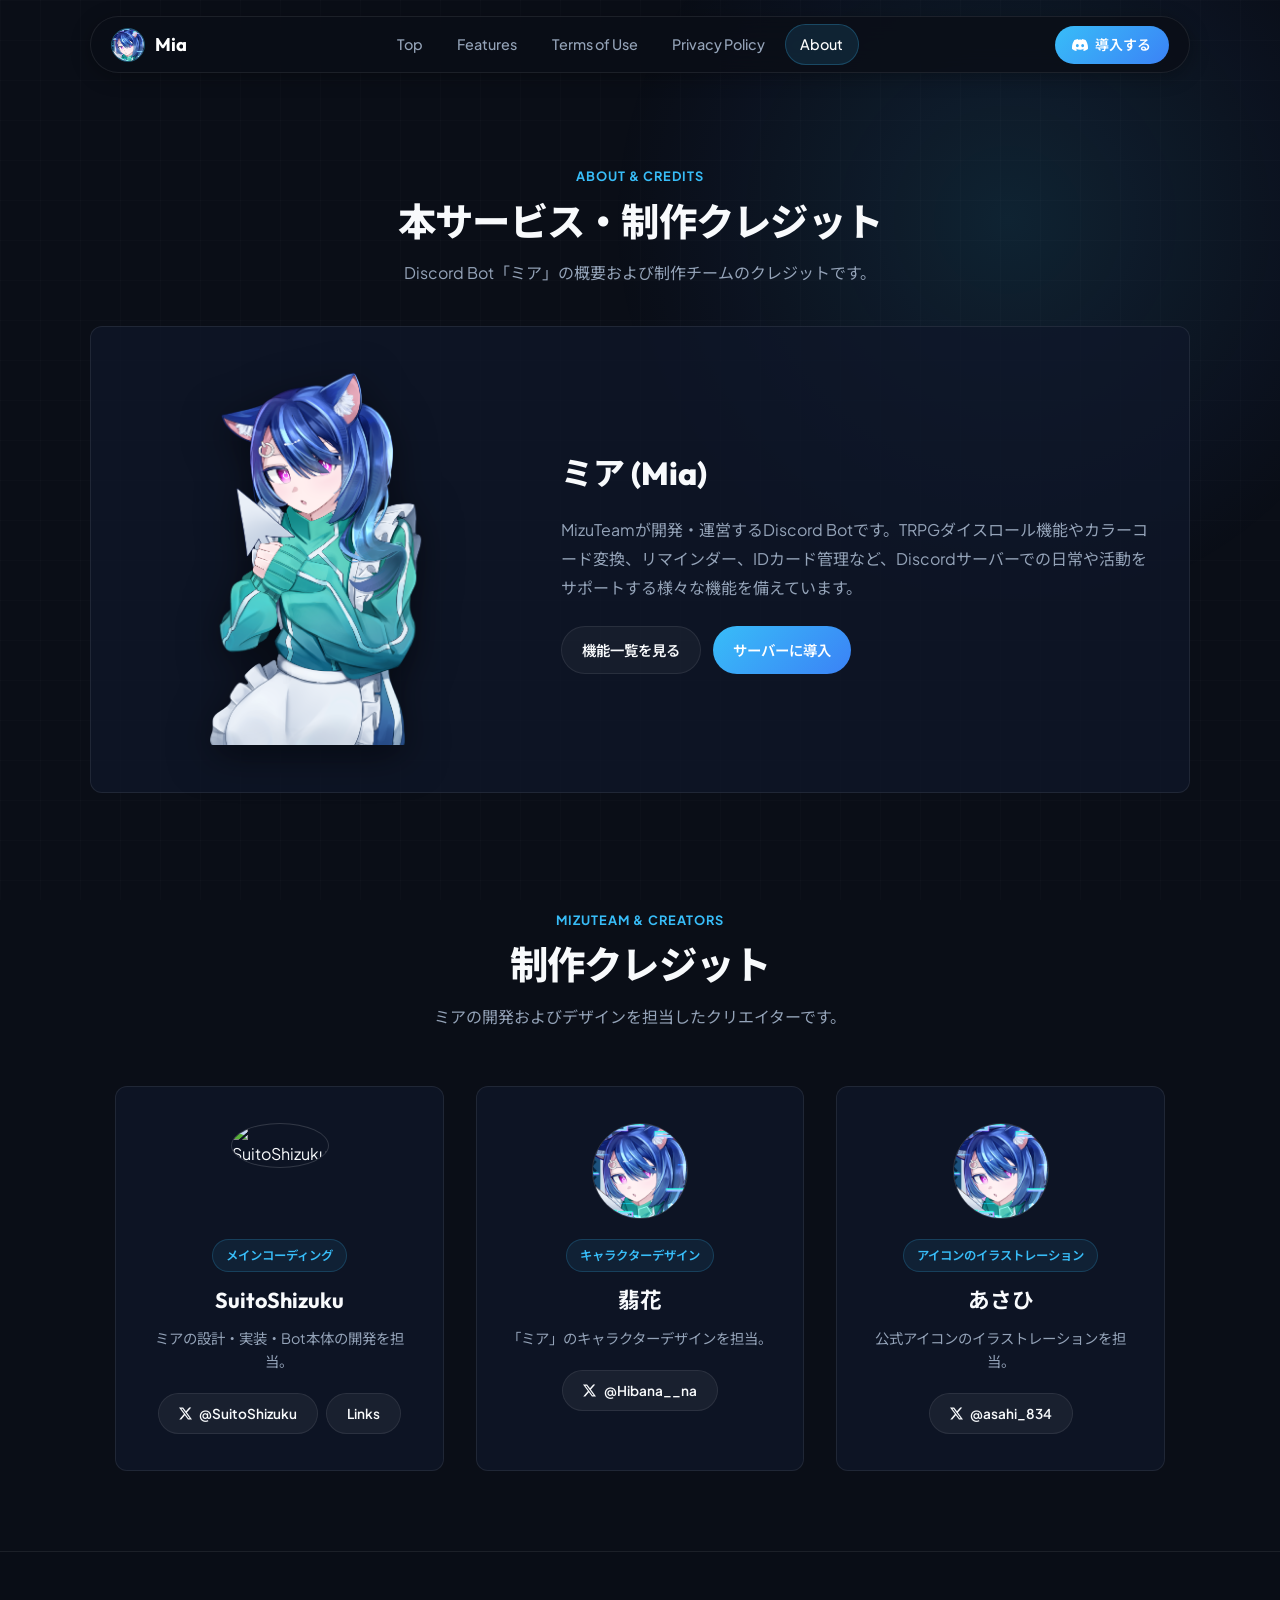
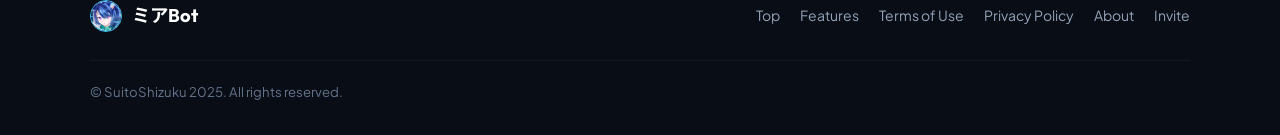
==== commit 8eac0974: "名前表記修正" ====
--- a/about.html
+++ b/about.html
@@ -32,7 +32,7 @@
             "components": [
               {
                 "type": 10,
-                "content": "# **[ミアBot - 制作クレジット](https://mia.suitomizu.com/about)**\nコード・設計 / SuitoShizuku\nキャラクターデザイン / 翡花\nアイコンイラスト / えぬさん。"
+                "content": "# **[ミアBot - 制作クレジット](https://mia.suitomizu.com/about)**\nコード・設計 / SuitoShizuku\nキャラクターデザイン / 翡花\nアイコンイラスト / あさひ"
               }
             ],
             "accessory": {
@@ -170,17 +170,17 @@
                         </a>
                     </div>
 
-                    <!-- EDIT: えぬさん。 (アイコンのイラストレーション) -->
+                    <!-- EDIT: あさひ (アイコンのイラストレーション) -->
                     <div class="member-card">
                         <div class="member-avatar-wrapper">
                             <img src="https://unavatar.io/x/asahi_834" 
-                                 alt="えぬさん。" 
+                                 alt="あさひ" 
                                  class="member-avatar"
                                  loading="lazy"
                                  onerror="this.onerror=null; this.src='assets/mia_icon.png';">
                         </div>
                         <span class="member-role-tag">アイコンのイラストレーション</span>
-                        <h3 class="member-name">えぬさん。</h3>
+                        <h3 class="member-name">あさひ</h3>
                         <p class="member-bio">公式アイコンのイラストレーションを担当。</p>
                         <a href="https://x.com/asahi_834" target="_blank" rel="noopener noreferrer" class="member-btn">
                             <svg xmlns="http://www.w3.org/2000/svg" width="13" height="13" fill="currentColor" viewBox="0 0 16 16">
